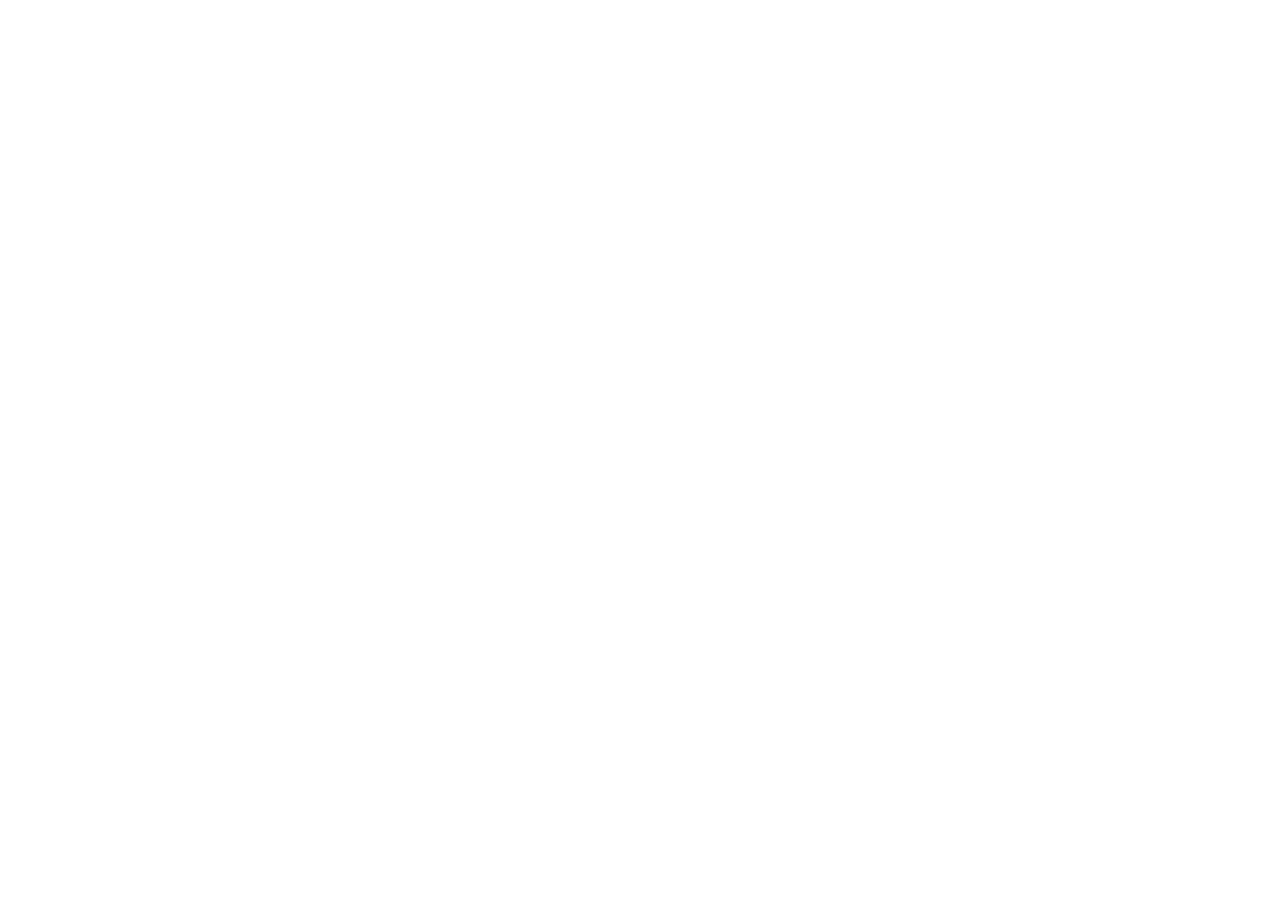
==== docs.html @ 78807b6c "Loruki home page with responsive" ====
<!DOCTYPE html>
<html lang="en">

<head>
    <meta charset="UTF-8">
    <meta http-equiv="X-UA-Compatible" content="IE=edge">
    <link rel="stylesheet" href="https://cdnjs.cloudflare.com/ajax/libs/font-awesome/5.15.1/css/all.min.css"
        integrity="sha512-+4zCK9k+qNFUR5X+cKL9EIR+ZOhtIloNl9GIKS57V1MyNsYpYcUrUeQc9vNfzsWfV28IaLL3i96P9sdNyeRssA=="
        crossorigin="anonymous" />
    <meta name="viewport" content="width=device-width, initial-scale=1.0">
    <meta name="description" content="Loruki | Cloud Hosting For Everyone">
    <link rel="stylesheet" href="css/utilities.css">
    <link rel="stylesheet" href="css/style.css">
    <title>Loruki | Cloud Hosting For Everyone</title>
</head>

<body>

</body>

</html>
---- css/utilities.css ----
.container {
  max-width: 1100px;
  margin: 0 auto;
  overflow: auto;
  padding: 0 40px;
}
.card {
  background-color: #fff;
  color: #333;
  border-radius: 10px;
  box-shadow: 0 3px 10px rgba(0, 0, 0, 0.2);
  padding: 20px;
  margin: 10px;
}
.btn {
  display: inline-block;
  padding: 10px 30px;
  cursor: pointer;
  background: var(--primary-color);
  color: #fff;
  border: none;
  border-radius: 5px;
}
.btn-outline {
  background-color: transparent;
  border: 1px #fff solid;
}
.btn:hover {
  transform: scale(0.98);
}
/* Backgrouds & Colored Buttons */
.bg-primary,
.btn-primary {
  background-color: var(--primary-color);
  color: #fff;
}
.bg-secondary,
.btn-secondary {
  background-color: var(--secondary-color);
  color: #fff;
}
.bg-dark,
.btn-dark {
  background-color: var(--dark-color);
  color: #fff;
}
.bg-light,
.btn-light {
  background-color: var(--light-color);
  color: #fff;
}
.bg-primary a,
.btn-primary a,
.bg-secondary a,
.btn-secondary a,
.bg-dark a,
.btn-dark a {
  color: #fff;
}
/* Text Sizes */
.lead {
  font-size: 20px;
}
.sm {
  font-size: 1rem;
}
.md {
  fontq-size: 2rem;
}
.lg {
  font-size: 3rem;
}
.xl {
  font-size: 4rem;
}
.text-center {
  text-align: center;
}
/* Margin */

/* Left */

.ml-1 {
  margin-left: 1rem;
}
.ml-2 {
  margin-left: 1.5rem;
}
.ml-3 {
  margin-left: 2rem;
}
.ml-4 {
  margin-left: 3rem;
}
.ml-5 {
  margin-left: 4rem;
}
/* Right */

.mr-1 {
  margin-right: 1rem;
}
.mr-2 {
  margin-right: 1.5rem;
}
.mr-3 {
  margin-right: 2rem;
}
.mr-4 {
  margin-right: 3rem;
}
.mr-5 {
  margin-right: 4rem;
}

/* Vertical */
.my-1 {
  margin: 1rem 0;
}
.my-2 {
  margin: 1.5rem 0;
}
.my-3 {
  margin: 2rem 0;
}
.my-4 {
  margin: 3rem 0;
}
.my-5 {
  margin: 4rem 0;
}
/* Horizontal */
.mx-1 {
  margin: 0 1rem;
}
.mx-2 {
  margin: 0 1.5rem;
}
.mx-3 {
  margin: 0 2rem;
}
.mx-4 {
  margin: 0 3rem;
}
.mx-5 {
  margin: 0 4rem;
}
/* Top And Bottom */
.m-1 {
  margin: 1rem;
}
.m-2 {
  margin: 1.5rem;
}
.m-3 {
  margin: 2rem;
}
.m-4 {
  margin: 3rem;
}
.m-5 {
  margin: 4rem;
}

/* Padding */

/* Left */

.pl-1 {
  padding-left: 1rem;
}
.pl-2 {
  padding-left: 1.5rem;
}
.pl-3 {
  padding-left: 2rem;
}
.pl-4 {
  padding-left: 3rem;
}
.pl-5 {
  padding-left: 4rem;
}
/* Right */

.pr-1 {
  padding-right: 1rem;
}
.pr-2 {
  padding-right: 1.5rem;
}
.pr-3 {
  padding-right: 2rem;
}
.pr-4 {
  padding-right: 3rem;
}
.pr-5 {
  padding-right: 4rem;
}

/* Vertical */
.py-1 {
  padding: 1rem 0;
}
.py-2 {
  padding: 1.5rem 0;
}
.py-3 {
  padding: 2rem 0;
}
.py-4 {
  padding: 3rem 0;
}
.py-5 {
  padding: 4rem 0;
}
/* Horizontal */
.px-1 {
  padding: 0 1rem;
}
.px-2 {
  padding: 0 1.5rem;
}
.px-3 {
  padding: 0 2rem;
}
.px-4 {
  padding: 0 3rem;
}
.px-5 {
  padding: 0 4rem;
}
/* Top And Bottom */
.p-1 {
  padding: 1rem;
}
.p-2 {
  padding: 1.5rem;
}
.p-3 {
  padding: 2rem;
}
.p-4 {
  padding: 3rem;
}
.p-5 {
  padding: 4rem;
}

.flex {
  display: flex;
  justify-content: center;
  align-items: center;
  height: 100%;
}
.grid {
  display: grid;
  grid-template-columns: repeat(2, 1fr);
  gap: 20px;
  justify-content: center;
  align-items: center;
  height: 100%;
}
.grid-3 {
  grid-template-columns: repeat(3, 1fr);
}
---- css/style.css ----
@import url("https://fonts.googleapis.com/css2?family=Lato:wght@300&display=swap");

:root {
  --primary-color: #047aed;
  --secondary-color: #1c3fa8;
  --dark-color: #002240;
  --light-color: #f4f4f4;
  --success-color: #5cb85c;
  --error-color: #d9534f;
}
* {
  box-sizing: border-box;
  padding: 0;
  margin: 0;
}
body {
  font-family: "Lato", sans-serif;
  color: #333;
  line-height: 1.6;
}

ul {
  list-style-type: none;
}
a {
  text-decoration: none;
  color: #333;
}
h1,
h2 {
  font-weight: 300;
  line-height: 1.2;
  margin: 10px 0;
}
p {
  margin: 10px 0;
}
img {
  width: 100%;
}
.navbar {
  background-color: var(--primary-color);
  color: #fff;
  height: 70px;
}
.navbar ul {
  display: flex;
}
.navbar a {
  color: #fff;
  padding: 10px;
  margin: 0 5px;
}
.navbar a:hover {
  border-bottom: 3px #fff solid;
}
.navbar .flex {
  justify-content: space-between;
}
/* Showcase */
.showcase {
  height: 400px;
  background-color: var(--primary-color);
  color: #fff;
  position: relative;
}
.showcase h1 {
  font-size: 40px;
}
.showcase p {
  margin: 20px 0;
}
.showcase .grid {
  overflow: visible;
  grid-template-columns: 50% auto;
  gap: 30px;
}
.showcase-form {
  position: relative;
  top: 60px;
  height: 350px;
  width: 400px;
  padding: 40px;
  z-index: 100;
  justify-self: flex-end;
}
.showcase-form .form-control {
  margin: 30px 0;
}
.showcase-form input[type="text"],
.showcase-form input[type="email"] {
  border: 0;
  border-bottom: 1px solid #b4becd;
  width: 100%;
  padding: 3px;
  font-size: 16px;
}
.showcase-form input:focus {
  outline: none;
}
.showcase::before,
.showcase::after {
  content: "";
  position: absolute;
  height: 100px;
  bottom: -70px;
  right: 0;
  left: 0;
  background: #fff;
  transform: skewY(-3deg);
  -webkit-transform: skewY(-3deg);
  -moz-transform: skewY(-3deg);
  -ms-transform: skewY(-3deg);
}
/* Stats */
.stats {
  padding: 100px;
}

.stats-heading {
  max-width: 500px;
  margin: auto;
}
.stats .grid h3 {
  font-size: 35px;
}
.stats .grid p {
  font-size: 20px;
  font-weight: bold;
}

/* Cli */
.cli .grid {
  grid-template-columns: repeat(3, 1fr);
  grid-template-rows: repeat(2, 1fr);
}

.cli .grid > *:first-child {
  grid-column: 1 / span 2; /* Width column (1*2) */
  grid-row: 1 / span 2; /* height row (1*2) */
}

/* Cloud */
.cloud .grid {
  grid-template-columns: 4fr 3fr;
}

/* Languages */
.languages .flex {
  flex-wrap: wrap;
}
.languages .card {
  text-align: center;
  margin: 10px 10px 40px;
  transition: transform 0.2s ease-in;
}
.languages .card h4 {
  font-size: 20px;
  margin-bottom: 10px;
}
.languages .card:hover {
  transform: translateY(-15px);
}

/* Footer */
.footer .social a {
  margin: 0 10px;
}

/* Tablets And Under */
@media (max-width: 768px) {
  .grid,
  .showcase .grid,
  .stats .grid,
  .cli .grid,
  .cloud .grid {
    grid-template-columns: 1fr;
    grid-template-rows: 1fr;
  }
  .showcase {
    height: auto;
  }
  .showcase-text {
    text-align: center;
    margin-top: 40px;
  }
  .showcase-form {
    justify-self: center;
    margin: auto;
  }
  .cli .grid > *:first-child {
    grid-column: 1; /* Width column 1 */
    grid-row: 1; /* height row 1 */
  }
}

/* Mobile */
@media (max-width: 500px) {
  .navbar {
    height: 110px;
  }
  .navbar .flex {
    flex-direction: column;
  }
  .navbar ul {
    padding: 10px;
    background-color: rgba(0, 0, 0, 0.1);
  }
}
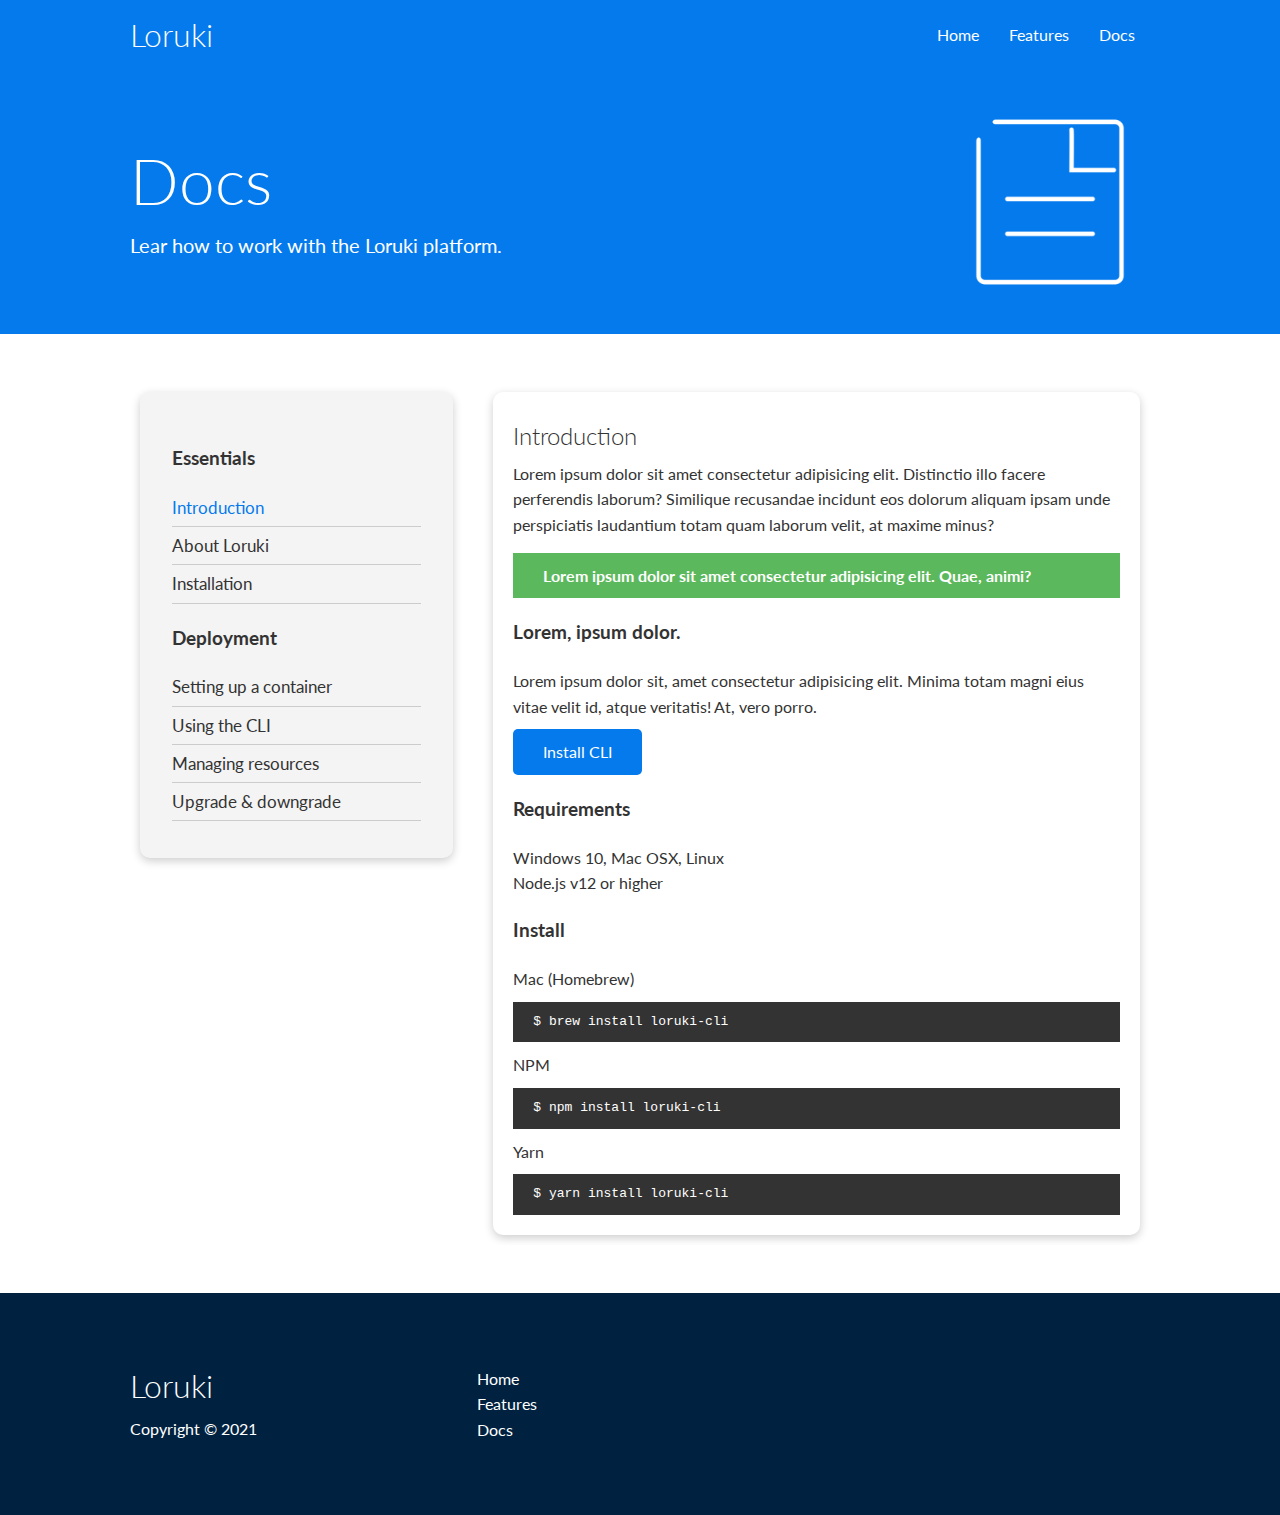
==== commit 169a96d6: "Done" ====
--- a/docs.html
+++ b/docs.html
@@ -15,7 +15,113 @@
 </head>
 
 <body>
+    <!-- Navbar -->
+    <div class="navbar">
+        <div class="container flex">
+            <h1 class="logo">Loruki</h1>
+            <nav>
+                <ul>
+                    <li><a href="index.html">Home</a></li>
+                    <li><a href="features.html">Features</a></li>
+                    <li><a href="docs.html">Docs</a></li>
+                </ul>
+            </nav>
+        </div>
+    </div>
+    <!-- Head -->
+    <section class="docs-head bg-primary py-3">
+        <div class="container grid">
+            <div>
+                <h1 class="xl">Docs</h1>
+                <p class="lead">
+                    Lear how to work with the Loruki platform.
+                </p>
+            </div>
+            <img src="images/docs.png" alt="Docs">
+        </div>
+    </section>
 
+    <!-- Docs Main -->
+    <section class="docs-main my-4">
+        <div class="container grid">
+            <div class="card bg-light p-3">
+                <h3 class="my-2">Essentials</h3>
+                <nav>
+                    <ul>
+                        <li><a class="text-primary" href="#">Introduction</a></li>
+                        <li><a href="#">About Loruki</a></li>
+                        <li><a href="#">Installation</a></li>
+                    </ul>
+                </nav>
+
+                <h3 class="my-2">Deployment</h3>
+                <nav>
+                    <ul>
+                        <li><a href="#">Setting up a container</a></li>
+                        <li><a href="#">Using the CLI</a></li>
+                        <li><a href="#">Managing resources</a></li>
+                        <li><a href="#">Upgrade & downgrade</a></li>
+                    </ul>
+                </nav>
+            </div>
+            <div class="card">
+                <h2>Introduction</h2>
+                <p>Lorem ipsum dolor sit amet consectetur adipisicing elit. Distinctio illo facere perferendis laborum?
+                    Similique
+                    recusandae incidunt eos dolorum aliquam ipsam unde perspiciatis laudantium totam quam laborum velit,
+                    at maxime
+                    minus?</p>
+
+                <div class="alert alert-success">
+                    <i class="fas fa-info"></i> Lorem ipsum dolor sit amet consectetur adipisicing elit. Quae, animi?
+                </div>
+
+                <h3>Lorem, ipsum dolor.</h3>
+                <p>Lorem ipsum dolor sit, amet consectetur adipisicing elit. Minima totam magni eius vitae velit id,
+                    atque
+                    veritatis! At, vero porro.</p>
+                <a href="#" class="btn btn-primary">Install CLI</a>
+
+                <h3>Requirements</h3>
+                <ul>
+                    <li>Windows 10, Mac OSX, Linux</li>
+                    <li>Node.js v12 or higher</li>
+                </ul>
+
+                <h3>Install</h3>
+                <p>Mac (Homebrew)</p>
+                <pre><code>$ brew install loruki-cli</code></pre>
+                <p>NPM</p>
+                <pre><code>$ npm install loruki-cli</code></pre>
+                <p>Yarn</p>
+                <pre><code>$ yarn install loruki-cli</code></pre>
+
+            </div>
+        </div>
+    </section>
+
+    <!-- Footer -->
+    <footer class="footer bg-dark py-5">
+        <div class="container grid grid-3">
+            <div>
+                <h1>Loruki</h1>
+                <p>Copyright &copy; 2021</p>
+            </div>
+            <nav>
+                <ul>
+                    <li><a href="index.html">Home</a></li>
+                    <li><a href="features.html">Features</a></li>
+                    <li><a href="docs.html">Docs</a></li>
+                </ul>
+            </nav>
+            <div class="social">
+                <a href="#"><i class="fab fa-github fa-2x"></i></a>
+                <a href="#"><i class="fab fa-facebook fa-2x"></i></a>
+                <a href="#"><i class="fab fa-instagram fa-2x"></i></a>
+                <a href="#"><i class="fab fa-twitter fa-2x"></i></a>
+            </div>
+        </div>
+    </footer>
 </body>
 
 </html>--- a/css/utilities.css
+++ b/css/utilities.css
@@ -47,7 +47,7 @@
 .bg-light,
 .btn-light {
   background-color: var(--light-color);
-  color: #fff;
+  color: #333;
 }
 .bg-primary a,
 .btn-primary a,
@@ -57,6 +57,23 @@
 .btn-dark a {
   color: #fff;
 }
+
+/* Text colors */
+.text-primary {
+  color: var(--primary-color);
+}
+
+.text-secondary {
+  color: var(--secondary-color);
+}
+
+.text-dark {
+  color: var(--dark-color);
+}
+
+.text-light {
+  color: var(--light-color);
+}
 /* Text Sizes */
 .lead {
   font-size: 20px;
@@ -246,6 +263,28 @@
 }
 .p-5 {
   padding: 4rem;
+}
+
+/* Alert */
+.alert {
+  background-color: var(--light-color);
+  padding: 10px 20px;
+  font-weight: bold;
+  margin: 15px 0;
+}
+
+.alert i {
+  margin-right: 10px;
+}
+
+.alert-success {
+  background-color: var(--success-color);
+  color: #fff;
+}
+
+.alert-error {
+  background-color: var(--error-color);
+  color: #fff;
 }
 
 .flex {
@@ -265,3 +304,9 @@
 .grid-3 {
   grid-template-columns: repeat(3, 1fr);
 }
+.grid-4 {
+  grid-template-columns: repeat(4, 1fr);
+}
+.grid-5 {
+  grid-template-columns: repeat(5, 1fr);
+}
--- a/css/style.css
+++ b/css/style.css
@@ -38,6 +38,12 @@
 img {
   width: 100%;
 }
+code,
+pre {
+  background: #333;
+  color: #fff;
+  padding: 10px;
+}
 .navbar {
   background-color: var(--primary-color);
   color: #fff;
@@ -74,6 +80,9 @@
   overflow: visible;
   grid-template-columns: 50% auto;
   gap: 30px;
+}
+.showcase-text {
+  animation: slideInFromLeft 1s ease-in;
 }
 .showcase-form {
   position: relative;
@@ -83,6 +92,7 @@
   padding: 40px;
   z-index: 100;
   justify-self: flex-end;
+  animation: slideInFromRight 1s ease-in;
 }
 .showcase-form .form-control {
   margin: 30px 0;
@@ -115,6 +125,7 @@
 /* Stats */
 .stats {
   padding: 100px;
+  animation: slideInFromBottom 1s ease-in;
 }
 
 .stats-heading {
@@ -161,10 +172,100 @@
 .languages .card:hover {
   transform: translateY(-15px);
 }
-
+/* Features */
+
+.features-head img,
+.docs-head img {
+  width: 200px;
+  justify-self: flex-end;
+}
+.features-sub-head img {
+  width: 300px;
+  justify-self: flex-end;
+}
+
+.features-main .card > i {
+  margin-right: 20px;
+}
+.features-main .grid {
+  padding: 30px;
+}
+.features-main .grid > *:first-child {
+  grid-column: 1 / span 3;
+}
+.features-main .grid > *:nth-child(2) {
+  grid-column: 1 / span 2;
+}
+
+/* Docs */
+.docs-main h3 {
+  margin: 20px 0;
+}
+.docs-main .grid {
+  grid-template-columns: 1fr 2fr;
+  align-items: flex-start;
+}
+.docs-main nav li {
+  font-size: 17px;
+  padding-bottom: 5px;
+  margin-bottom: 5px;
+  border-bottom: 1px solid #ccc;
+}
+.docs-main a:hover {
+  font-weight: bold;
+}
 /* Footer */
 .footer .social a {
   margin: 0 10px;
+}
+
+/* Animations */
+@keyframes slideInFromLeft {
+  0% {
+    transform: translateX(-100%);
+  }
+  100% {
+    transform: translateX(0);
+  }
+}
+@keyframes slideInFromRight {
+  0% {
+    transform: translateX(100%);
+  }
+  100% {
+    transform: translateX(0);
+  }
+}
+@keyframes slideInFromTop {
+  0% {
+    transform: translateY(-100%);
+  }
+  100% {
+    transform: translateX(0);
+  }
+}
+@keyframes slideInFromBottom {
+  0% {
+    transform: translateY(100%);
+  }
+  100% {
+    transform: translateX(0);
+  }
+}
+
+/* For Avoid broke the text */
+@media (max-width: 848px) {
+  .showcase {
+    height: auto;
+  }
+  .showcase-text {
+    text-align: center;
+    margin-top: 40px;
+  }
+  .grid {
+    margin-left: 32px;
+    margin-right: 25px;
+  }
 }
 
 /* Tablets And Under */
@@ -173,24 +274,39 @@
   .showcase .grid,
   .stats .grid,
   .cli .grid,
-  .cloud .grid {
+  .cloud .grid,
+  .features-main .grid,
+  .docs-main .grid {
     grid-template-columns: 1fr;
     grid-template-rows: 1fr;
-  }
-  .showcase {
-    height: auto;
   }
   .showcase-text {
     text-align: center;
     margin-top: 40px;
+    animation: slideInFromTop 1s ease-in;
   }
   .showcase-form {
     justify-self: center;
     margin: auto;
+    animation: slideInFromRight 1s ease-in;
   }
   .cli .grid > *:first-child {
     grid-column: 1; /* Width column 1 */
     grid-row: 1; /* height row 1 */
+  }
+  .features-head,
+  .features-sub-head,
+  .docs-head {
+    text-align: center;
+  }
+  .features-head img,
+  .features-sub-head img,
+  .docs-head img {
+    justify-self: center;
+  }
+  .features-main .grid > *:first-child,
+  .features-main .grid > *:nth-child(2) {
+    grid-column: 1; /* Width column 1 */
   }
 }
 
